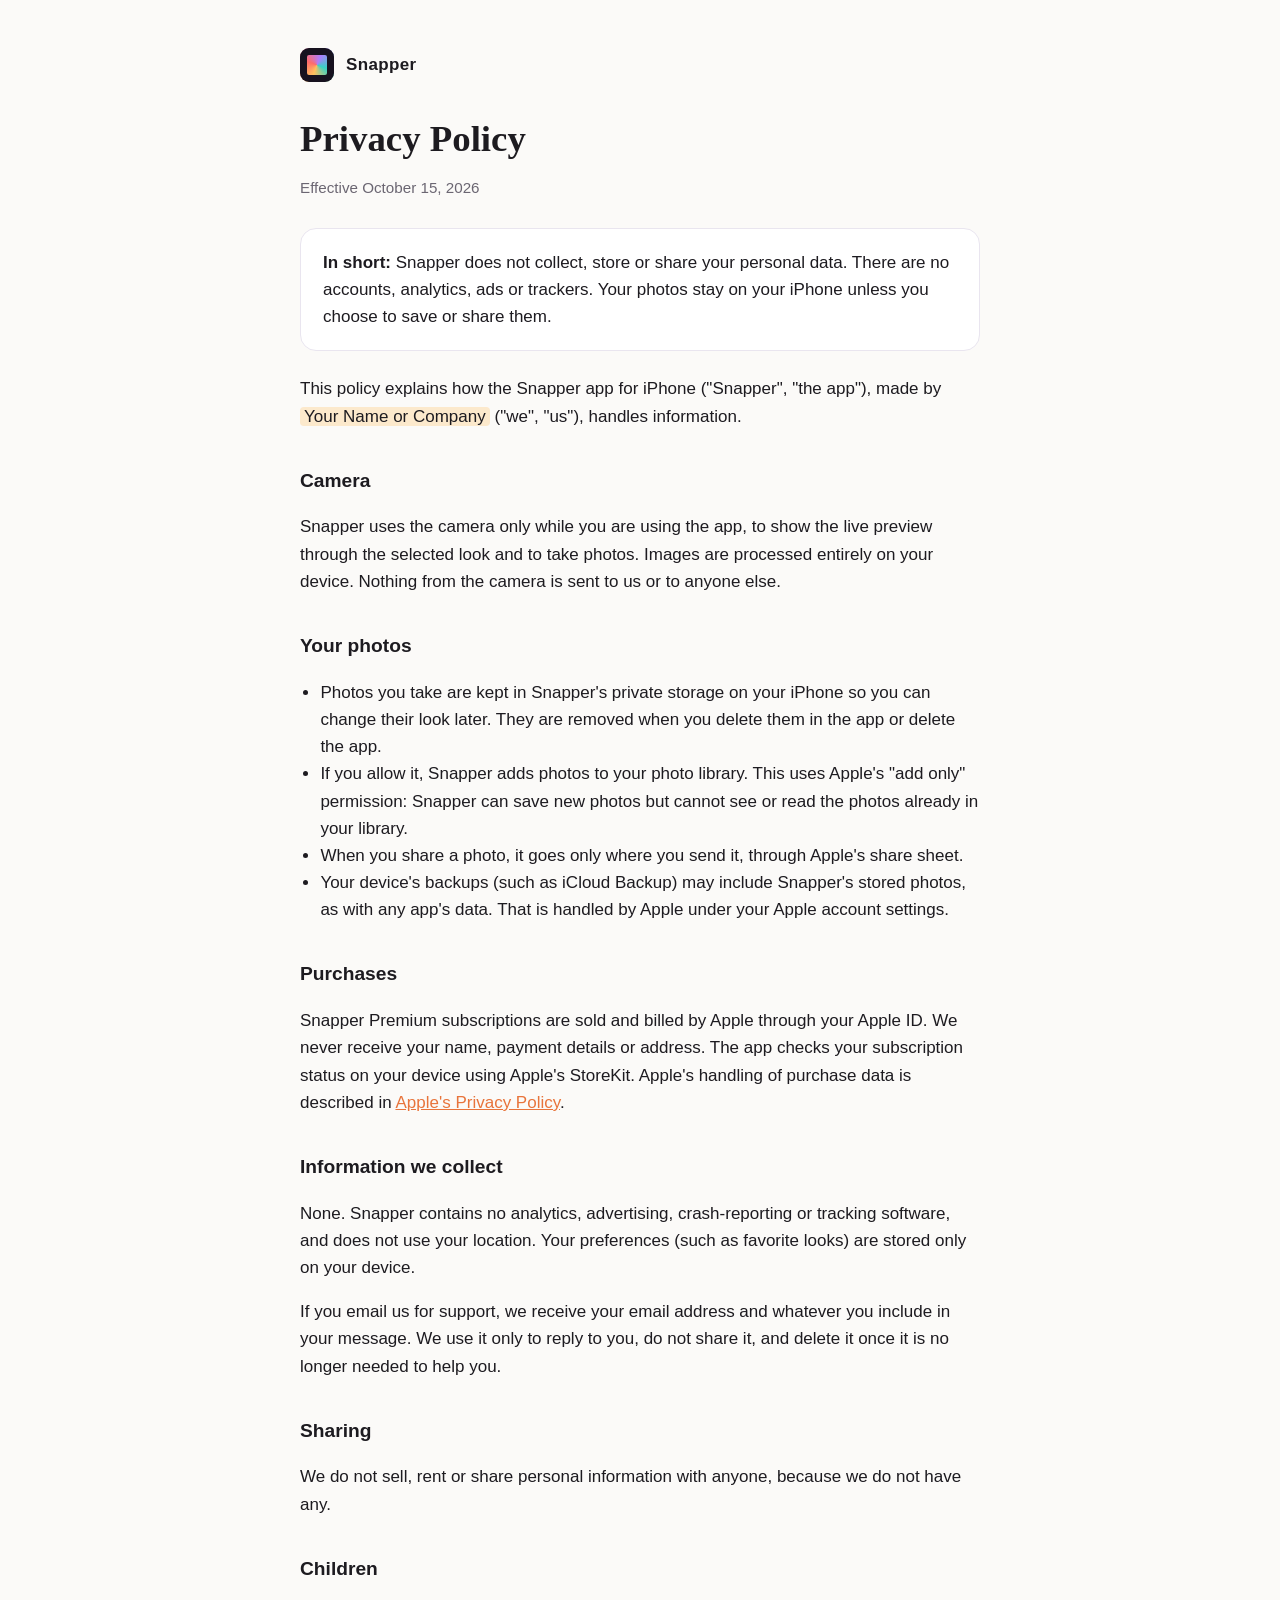
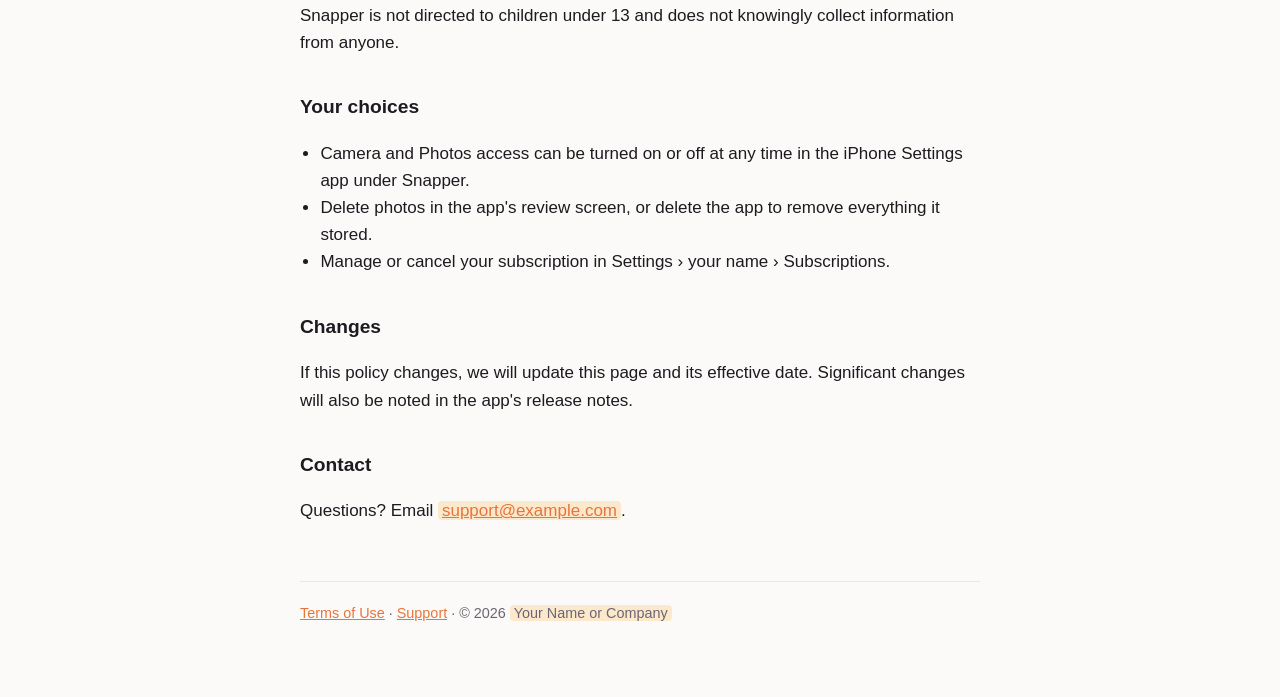
==== docs/privacy.html @ 75f2b815 "Stage 5: onboarding, settings, favorites, look picker and legal pages - Onboarding: a live before/af" ====
<!doctype html>
<html lang="en">
<head>
  <meta charset="utf-8">
  <meta name="viewport" content="width=device-width, initial-scale=1">
  <title>Privacy Policy — Snapper</title>
  <link rel="stylesheet" href="style.css">
</head>
<body>
<main>
  <header class="site"><span class="mark" aria-hidden="true"></span><a href="./">Snapper</a></header>
  <h1>Privacy Policy</h1>
  <p class="updated">Effective October 15, 2026</p>

  <div class="card">
    <strong>In short:</strong> Snapper does not collect, store or share your personal data. There are no accounts, analytics, ads or trackers. Your photos stay on your iPhone unless you choose to save or share them.
  </div>

  <p>This policy explains how the Snapper app for iPhone ("Snapper", "the app"), made by <span class="placeholder">Your Name or Company</span> ("we", "us"), handles information.</p>

  <h2>Camera</h2>
  <p>Snapper uses the camera only while you are using the app, to show the live preview through the selected look and to take photos. Images are processed entirely on your device. Nothing from the camera is sent to us or to anyone else.</p>

  <h2>Your photos</h2>
  <ul>
    <li>Photos you take are kept in Snapper's private storage on your iPhone so you can change their look later. They are removed when you delete them in the app or delete the app.</li>
    <li>If you allow it, Snapper adds photos to your photo library. This uses Apple's "add only" permission: Snapper can save new photos but cannot see or read the photos already in your library.</li>
    <li>When you share a photo, it goes only where you send it, through Apple's share sheet.</li>
    <li>Your device's backups (such as iCloud Backup) may include Snapper's stored photos, as with any app's data. That is handled by Apple under your Apple account settings.</li>
  </ul>

  <h2>Purchases</h2>
  <p>Snapper Premium subscriptions are sold and billed by Apple through your Apple ID. We never receive your name, payment details or address. The app checks your subscription status on your device using Apple's StoreKit. Apple's handling of purchase data is described in <a href="https://www.apple.com/legal/privacy/">Apple's Privacy Policy</a>.</p>

  <h2>Information we collect</h2>
  <p>None. Snapper contains no analytics, advertising, crash-reporting or tracking software, and does not use your location. Your preferences (such as favorite looks) are stored only on your device.</p>
  <p>If you email us for support, we receive your email address and whatever you include in your message. We use it only to reply to you, do not share it, and delete it once it is no longer needed to help you.</p>

  <h2>Sharing</h2>
  <p>We do not sell, rent or share personal information with anyone, because we do not have any.</p>

  <h2>Children</h2>
  <p>Snapper is not directed to children under 13 and does not knowingly collect information from anyone.</p>

  <h2>Your choices</h2>
  <ul>
    <li>Camera and Photos access can be turned on or off at any time in the iPhone Settings app under Snapper.</li>
    <li>Delete photos in the app's review screen, or delete the app to remove everything it stored.</li>
    <li>Manage or cancel your subscription in Settings &rsaquo; your name &rsaquo; Subscriptions.</li>
  </ul>

  <h2>Changes</h2>
  <p>If this policy changes, we will update this page and its effective date. Significant changes will also be noted in the app's release notes.</p>

  <h2>Contact</h2>
  <p>Questions? Email <a href="mailto:support@example.com"><span class="placeholder">support@example.com</span></a>.</p>

  <footer><a href="terms.html">Terms of Use</a> · <a href="support.html">Support</a> · © 2026 <span class="placeholder">Your Name or Company</span></footer>
</main>
</body>
</html>
---- docs/style.css ----
:root {
  --bg: #fbfaf8;
  --text: #1d1b20;
  --muted: #6b6672;
  --card: #ffffff;
  --border: #e9e5ef;
  --accent: #e8743b;
  --accent-2: #ffb547;
}
@media (prefers-color-scheme: dark) {
  :root {
    --bg: #111014;
    --text: #f2eff6;
    --muted: #a39dab;
    --card: #1a181f;
    --border: #2b2832;
    --accent: #ff9a5c;
    --accent-2: #ffc15e;
  }
}
* { box-sizing: border-box; }
html { -webkit-text-size-adjust: 100%; }
body {
  margin: 0;
  background: var(--bg);
  color: var(--text);
  font: 17px/1.6 -apple-system, BlinkMacSystemFont, "SF Pro Text", "Segoe UI", Roboto, Helvetica, Arial, sans-serif;
}
main { max-width: 720px; margin: 0 auto; padding: 48px 20px 72px; }
header.site { display: flex; align-items: center; gap: 12px; margin-bottom: 36px; }
header.site a { color: inherit; text-decoration: none; font-weight: 700; letter-spacing: 0.02em; }
.mark {
  width: 34px; height: 34px; border-radius: 9px;
  background: conic-gradient(from 200deg, #ffc15e, #ff6b6b, #b07cff, #37d3c4, #ffc15e);
  box-shadow: inset 0 0 0 7px #17121f;
}
h1 { font-family: "New York", "Iowan Old Style", Georgia, serif; font-weight: 600; font-size: 2.3rem; line-height: 1.15; margin: 0 0 8px; }
h2 { font-size: 1.2rem; margin: 36px 0 8px; }
p, li { color: var(--text); }
.muted, .updated { color: var(--muted); }
.updated { font-size: 0.95rem; margin-bottom: 28px; }
a { color: var(--accent); }
ul { padding-left: 1.2em; }
.card { background: var(--card); border: 1px solid var(--border); border-radius: 16px; padding: 20px 22px; margin: 24px 0; }
.summary li { margin: 6px 0; }
nav.links { display: flex; flex-wrap: wrap; gap: 10px 20px; margin-top: 28px; }
footer { margin-top: 56px; padding-top: 20px; border-top: 1px solid var(--border); color: var(--muted); font-size: 0.9rem; }
.placeholder { background: color-mix(in srgb, var(--accent-2) 25%, transparent); border-radius: 4px; padding: 0 4px; }
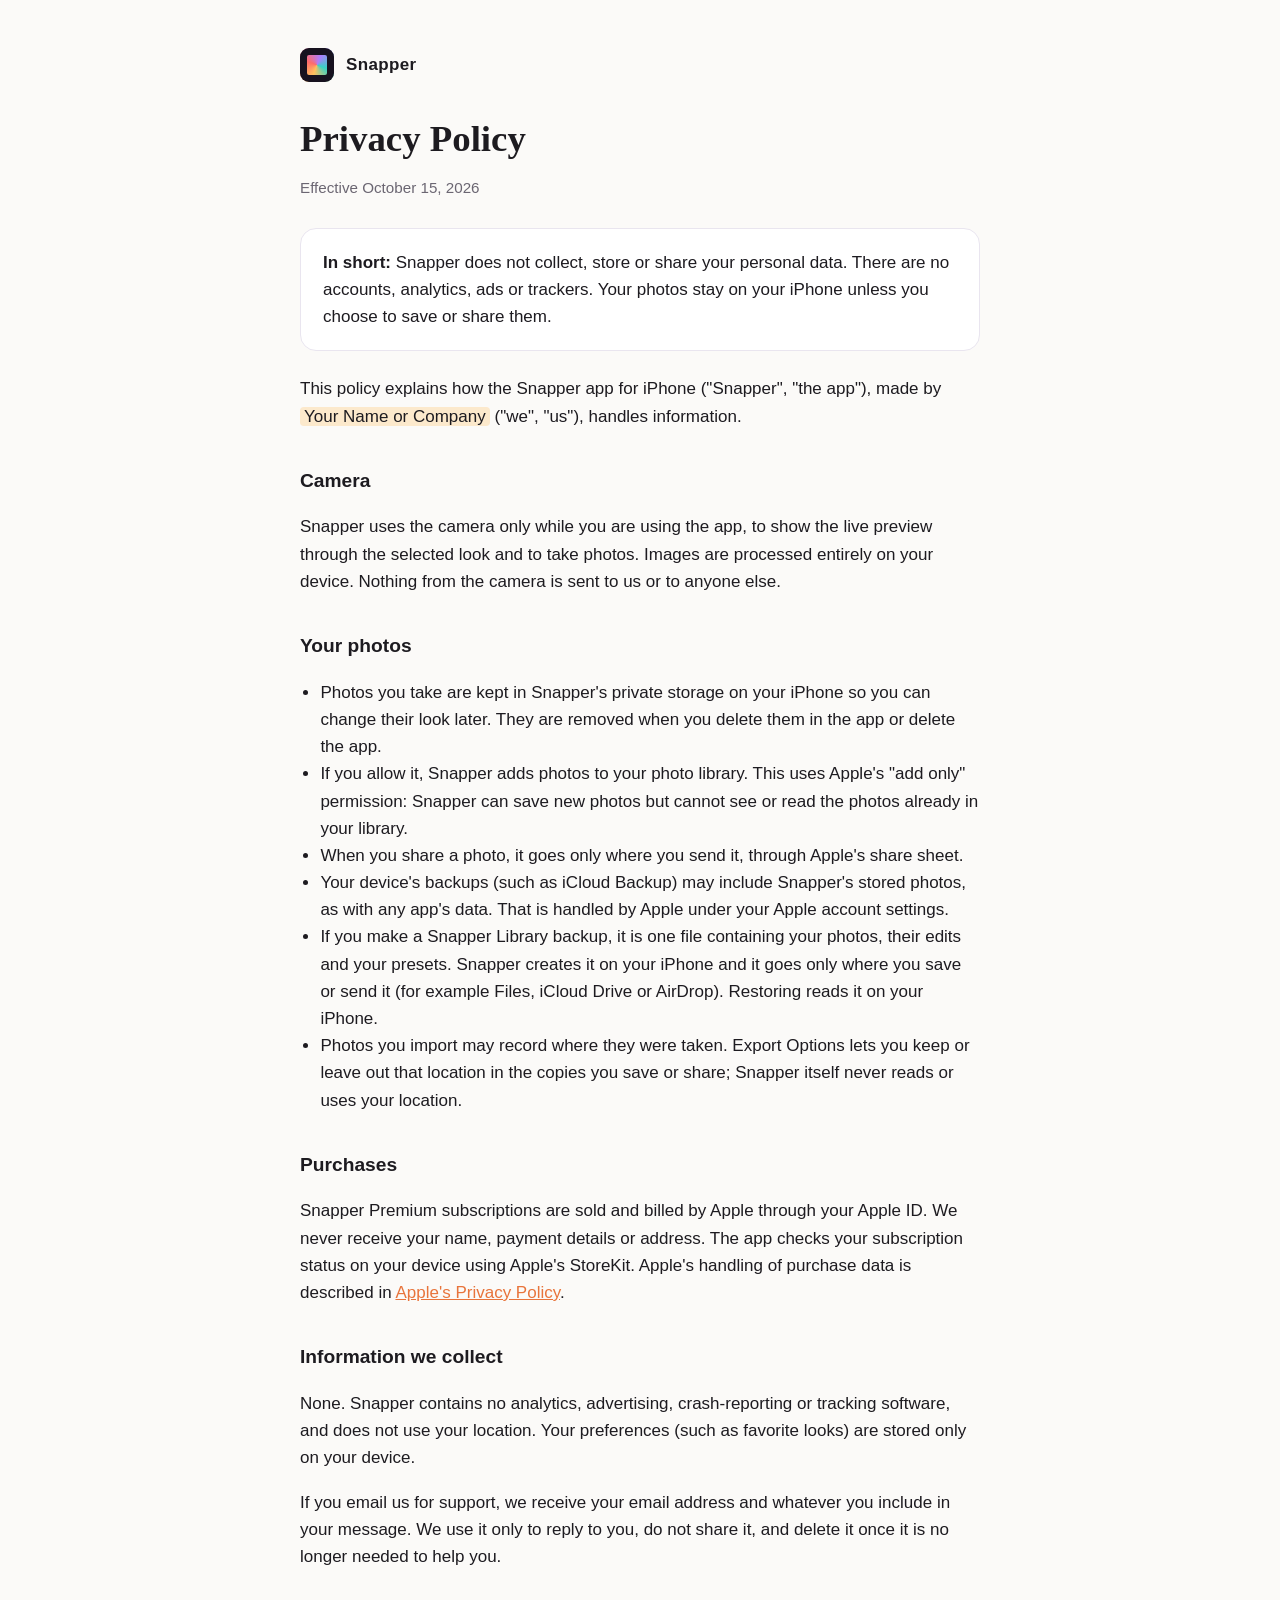
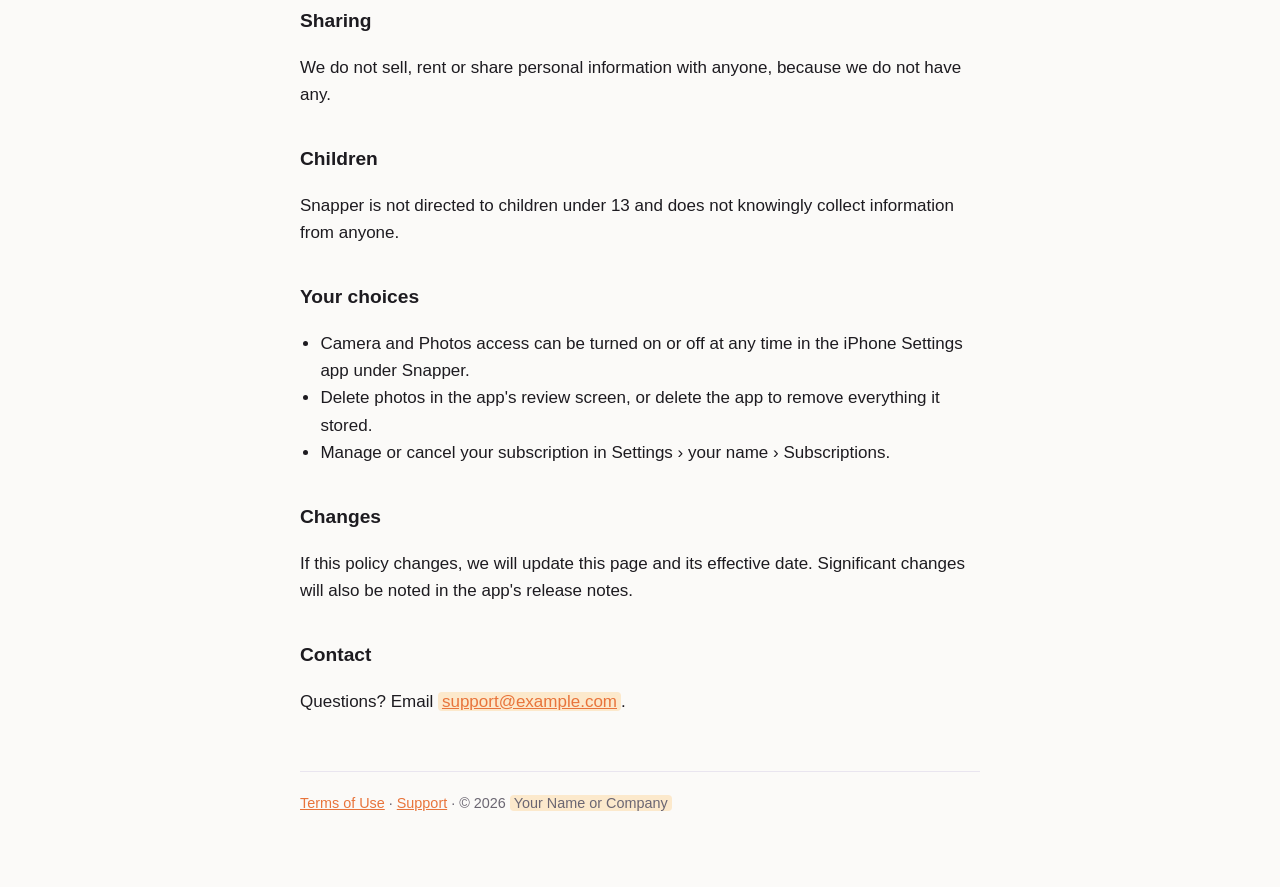
==== commit 5c5c7bc3: "Document the new editing tools in the guide and docs The in-app guide gains topics for curves, split" ====
--- a/docs/privacy.html
+++ b/docs/privacy.html
@@ -27,6 +27,8 @@
     <li>If you allow it, Snapper adds photos to your photo library. This uses Apple's "add only" permission: Snapper can save new photos but cannot see or read the photos already in your library.</li>
     <li>When you share a photo, it goes only where you send it, through Apple's share sheet.</li>
     <li>Your device's backups (such as iCloud Backup) may include Snapper's stored photos, as with any app's data. That is handled by Apple under your Apple account settings.</li>
+    <li>If you make a Snapper Library backup, it is one file containing your photos, their edits and your presets. Snapper creates it on your iPhone and it goes only where you save or send it (for example Files, iCloud Drive or AirDrop). Restoring reads it on your iPhone.</li>
+    <li>Photos you import may record where they were taken. Export Options lets you keep or leave out that location in the copies you save or share; Snapper itself never reads or uses your location.</li>
   </ul>
 
   <h2>Purchases</h2>
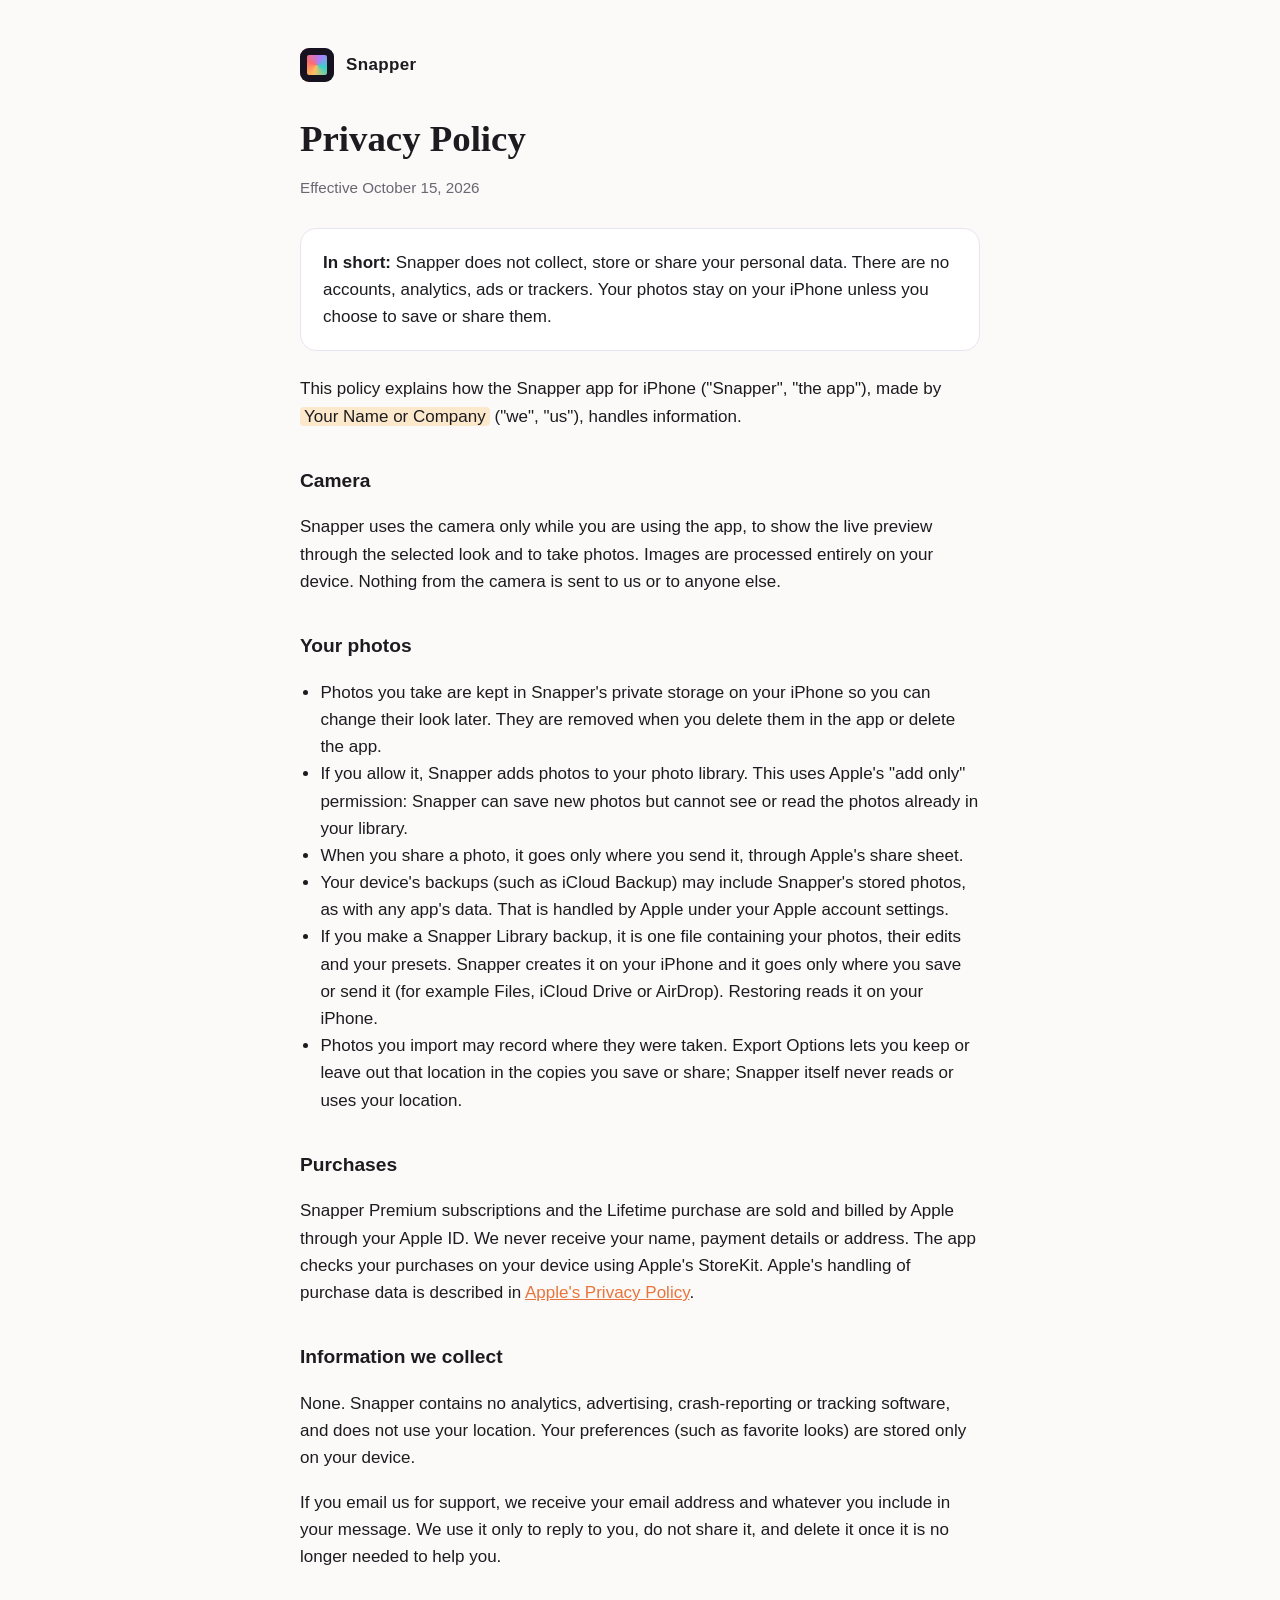
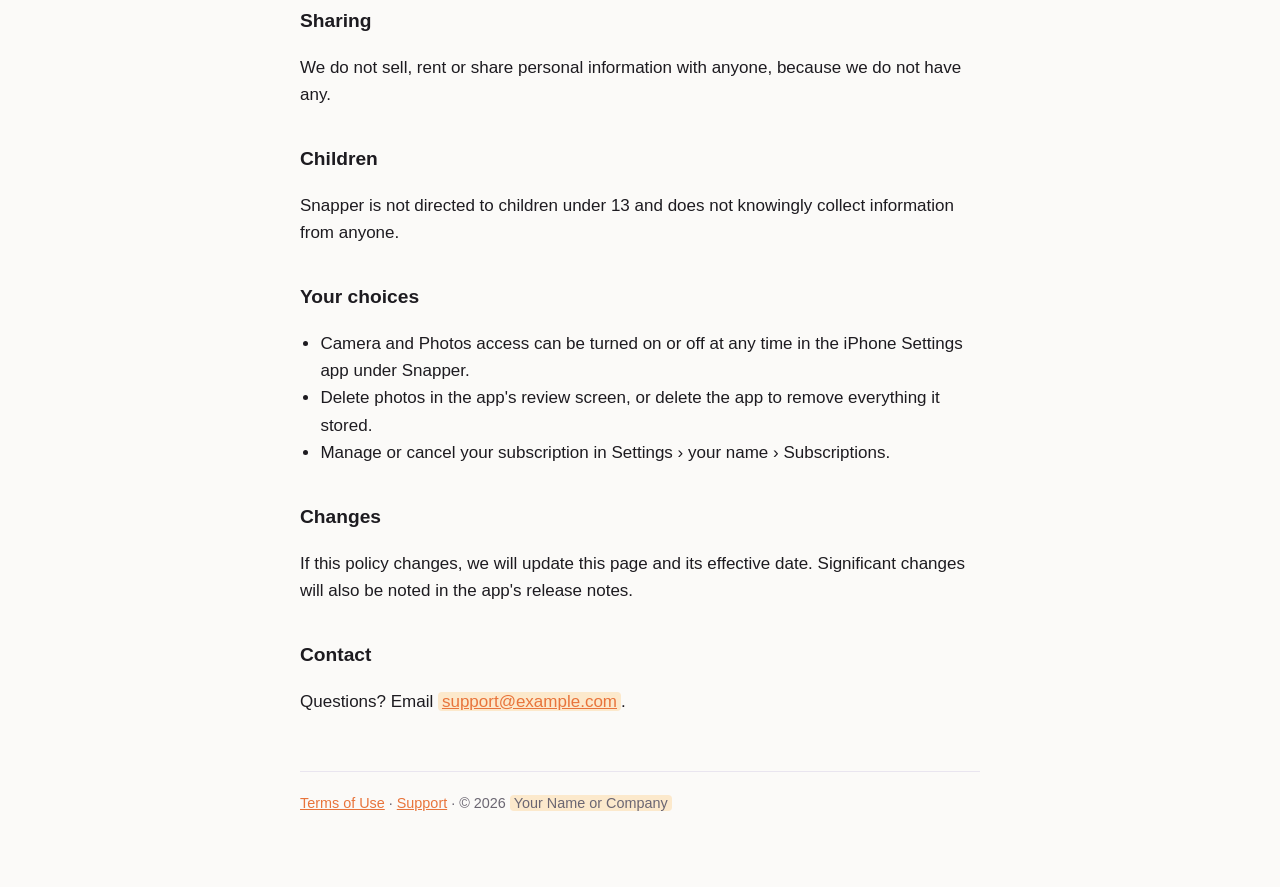
==== commit 678ef420: "Add a lifetime unlock, never lock a photo, and widen the free tier Lifetime: a $39.99 non-consumable" ====
--- a/docs/privacy.html
+++ b/docs/privacy.html
@@ -32,7 +32,7 @@
   </ul>
 
   <h2>Purchases</h2>
-  <p>Snapper Premium subscriptions are sold and billed by Apple through your Apple ID. We never receive your name, payment details or address. The app checks your subscription status on your device using Apple's StoreKit. Apple's handling of purchase data is described in <a href="https://www.apple.com/legal/privacy/">Apple's Privacy Policy</a>.</p>
+  <p>Snapper Premium subscriptions and the Lifetime purchase are sold and billed by Apple through your Apple ID. We never receive your name, payment details or address. The app checks your purchases on your device using Apple's StoreKit. Apple's handling of purchase data is described in <a href="https://www.apple.com/legal/privacy/">Apple's Privacy Policy</a>.</p>
 
   <h2>Information we collect</h2>
   <p>None. Snapper contains no analytics, advertising, crash-reporting or tracking software, and does not use your location. Your preferences (such as favorite looks) are stored only on your device.</p>
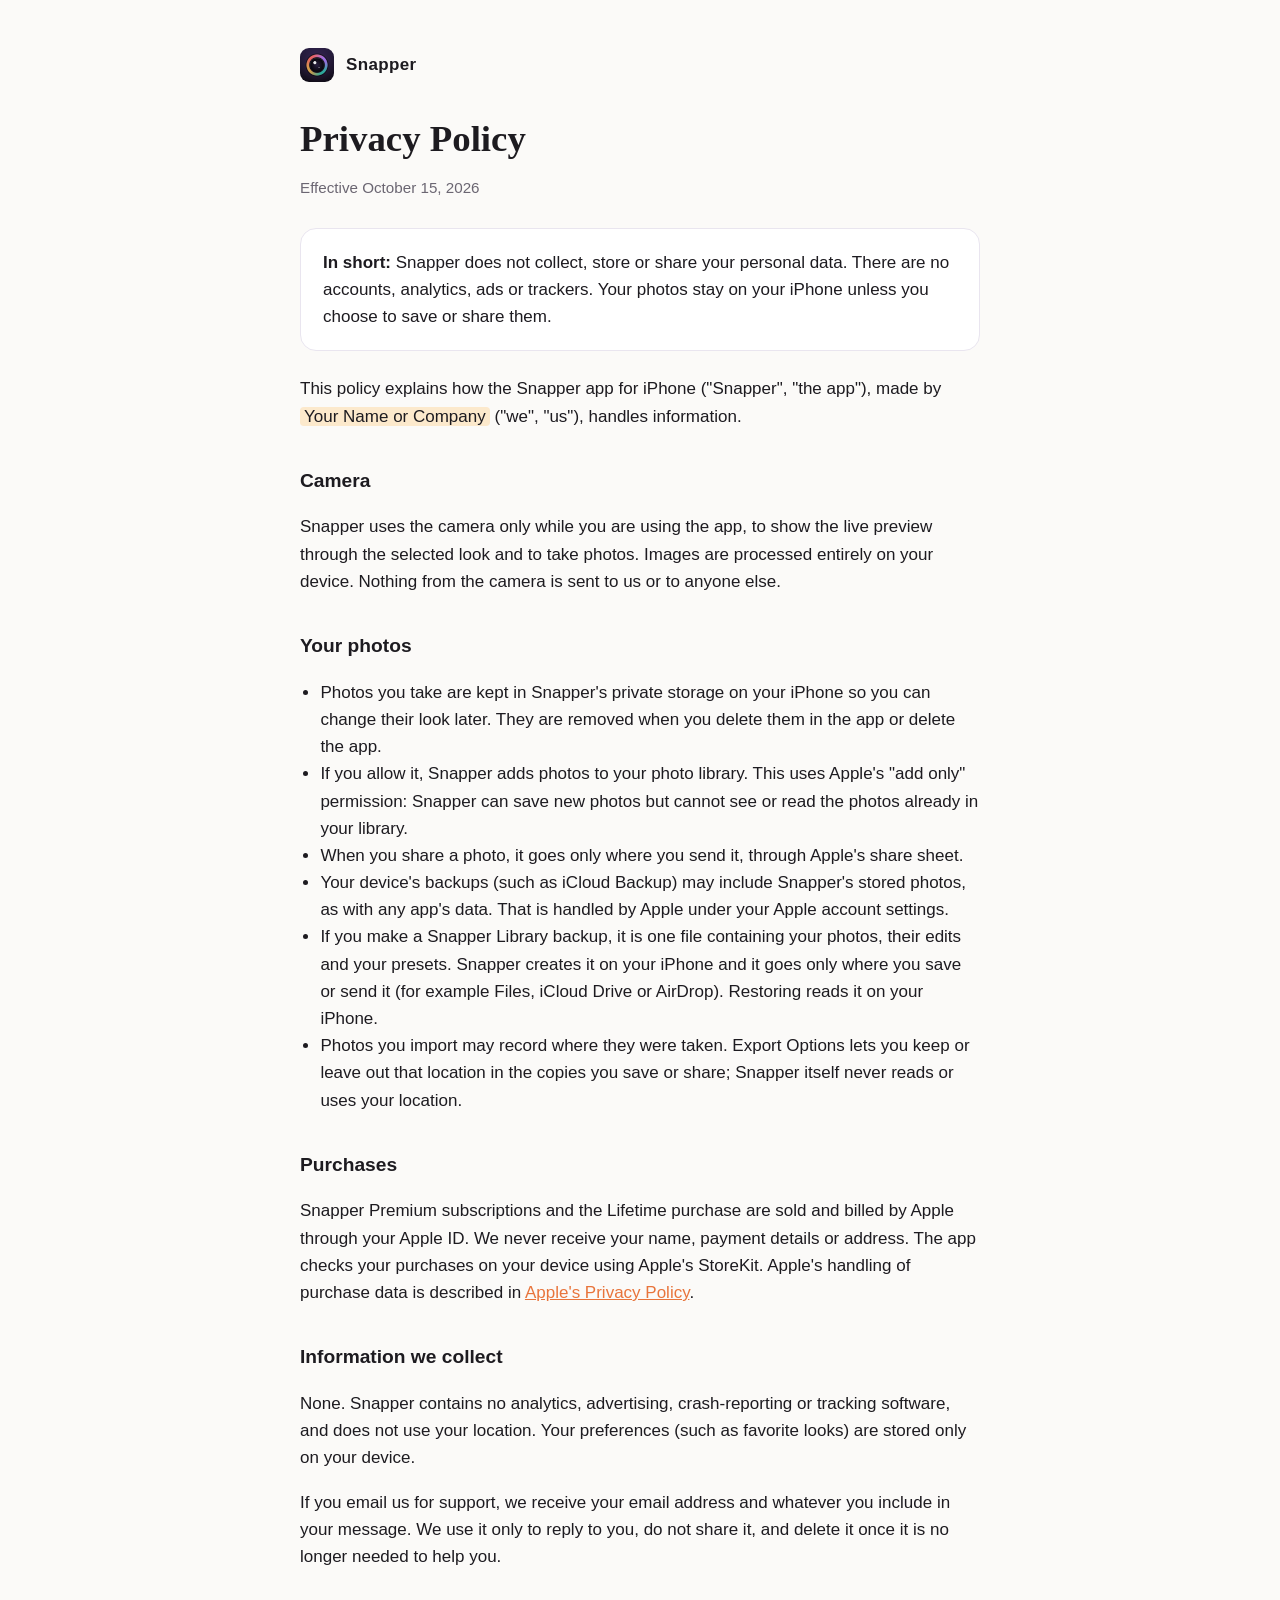
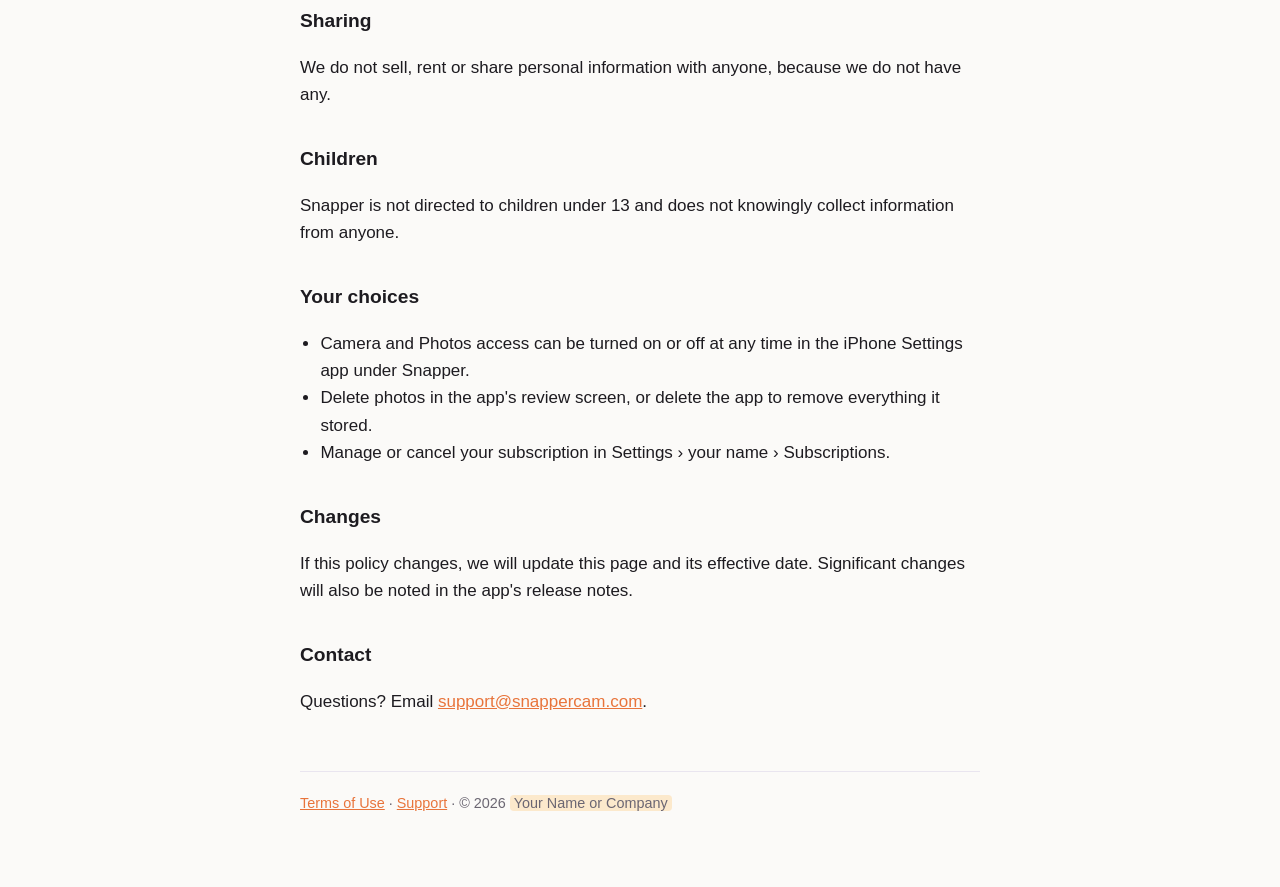
==== commit 271eae81: "Use snappercam.com and support@snappercam.com The site now serves from snappercam.com (GitHub Pages " ====
--- a/docs/privacy.html
+++ b/docs/privacy.html
@@ -55,7 +55,7 @@
   <p>If this policy changes, we will update this page and its effective date. Significant changes will also be noted in the app's release notes.</p>
 
   <h2>Contact</h2>
-  <p>Questions? Email <a href="mailto:support@example.com"><span class="placeholder">support@example.com</span></a>.</p>
+  <p>Questions? Email <a href="mailto:support@snappercam.com">support@snappercam.com</a>.</p>
 
   <footer><a href="terms.html">Terms of Use</a> · <a href="support.html">Support</a> · © 2026 <span class="placeholder">Your Name or Company</span></footer>
 </main>
--- a/docs/style.css
+++ b/docs/style.css
@@ -29,11 +29,7 @@
 main { max-width: 720px; margin: 0 auto; padding: 48px 20px 72px; }
 header.site { display: flex; align-items: center; gap: 12px; margin-bottom: 36px; }
 header.site a { color: inherit; text-decoration: none; font-weight: 700; letter-spacing: 0.02em; }
-.mark {
-  width: 34px; height: 34px; border-radius: 9px;
-  background: conic-gradient(from 200deg, #ffc15e, #ff6b6b, #b07cff, #37d3c4, #ffc15e);
-  box-shadow: inset 0 0 0 7px #17121f;
-}
+.mark { width: 34px; height: 34px; border-radius: 9px; background: url("assets/icon-64.png") center / cover; }
 h1 { font-family: "New York", "Iowan Old Style", Georgia, serif; font-weight: 600; font-size: 2.3rem; line-height: 1.15; margin: 0 0 8px; }
 h2 { font-size: 1.2rem; margin: 36px 0 8px; }
 p, li { color: var(--text); }
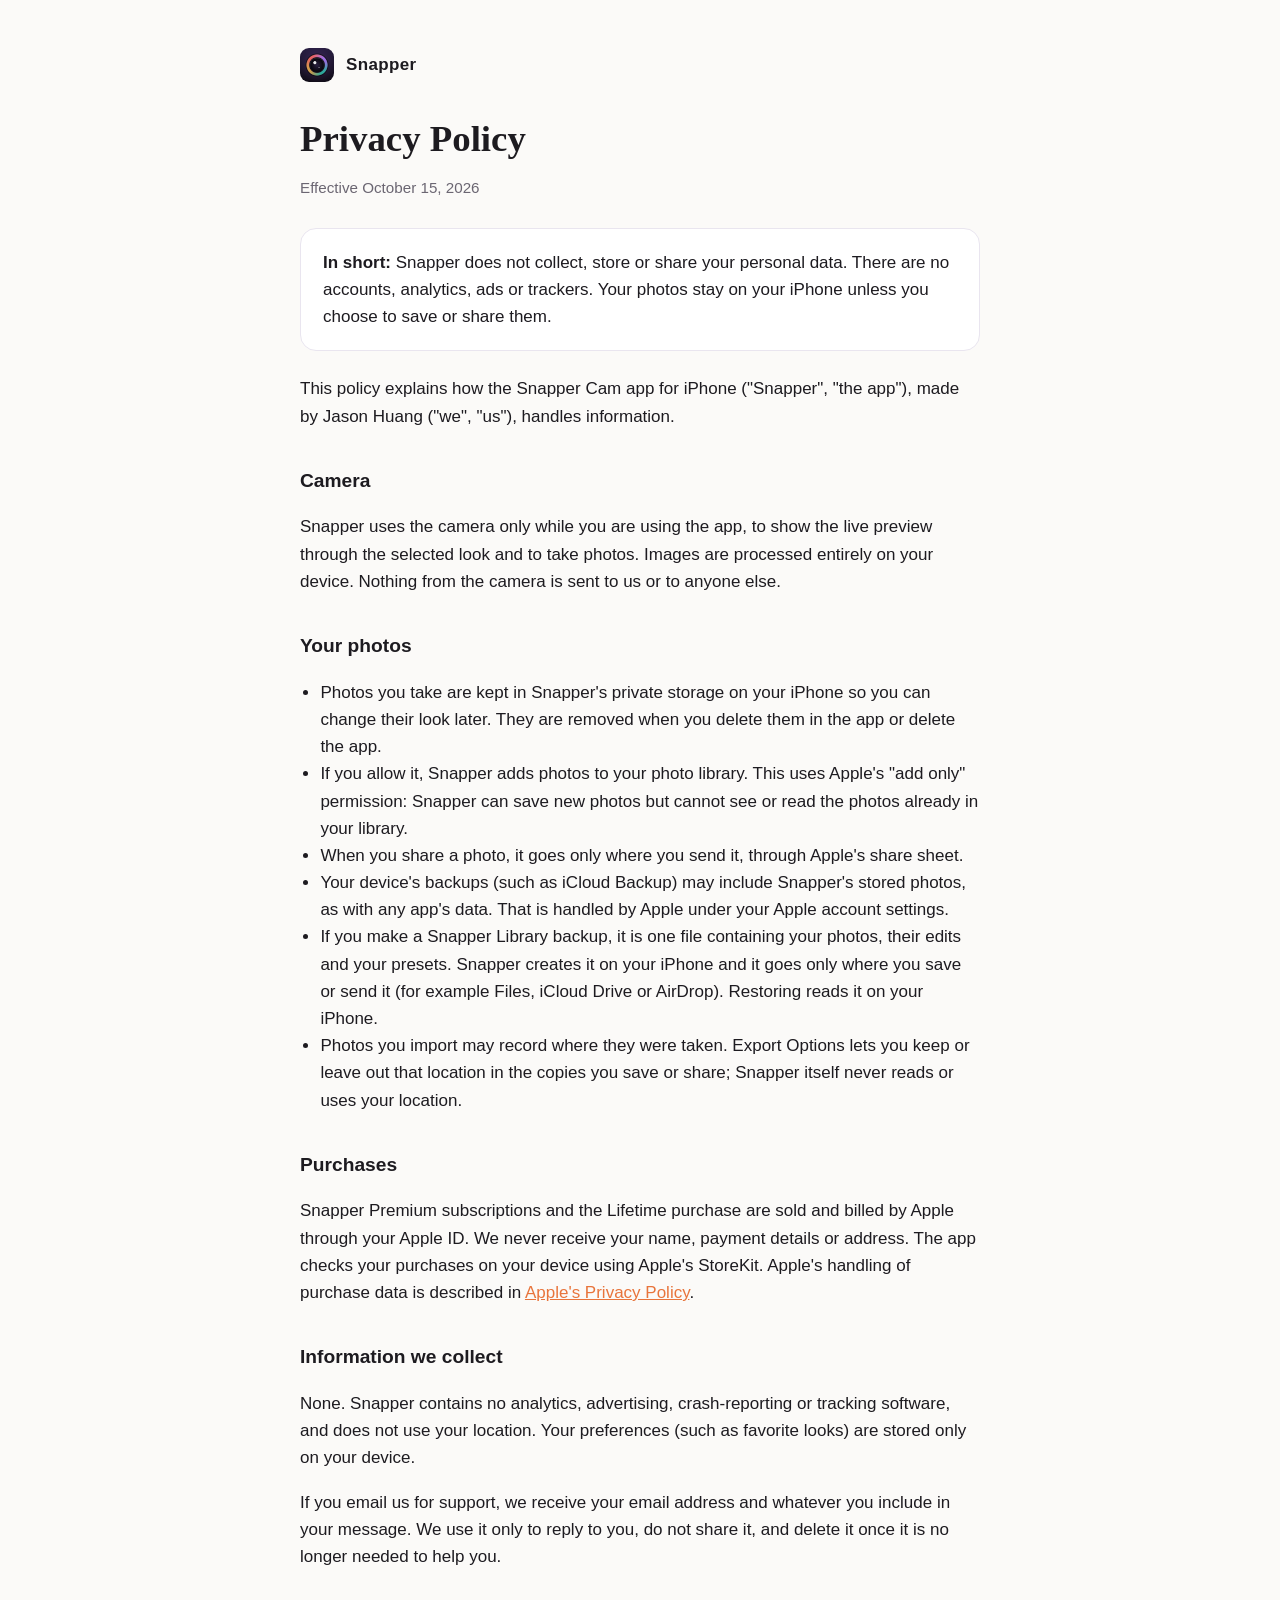
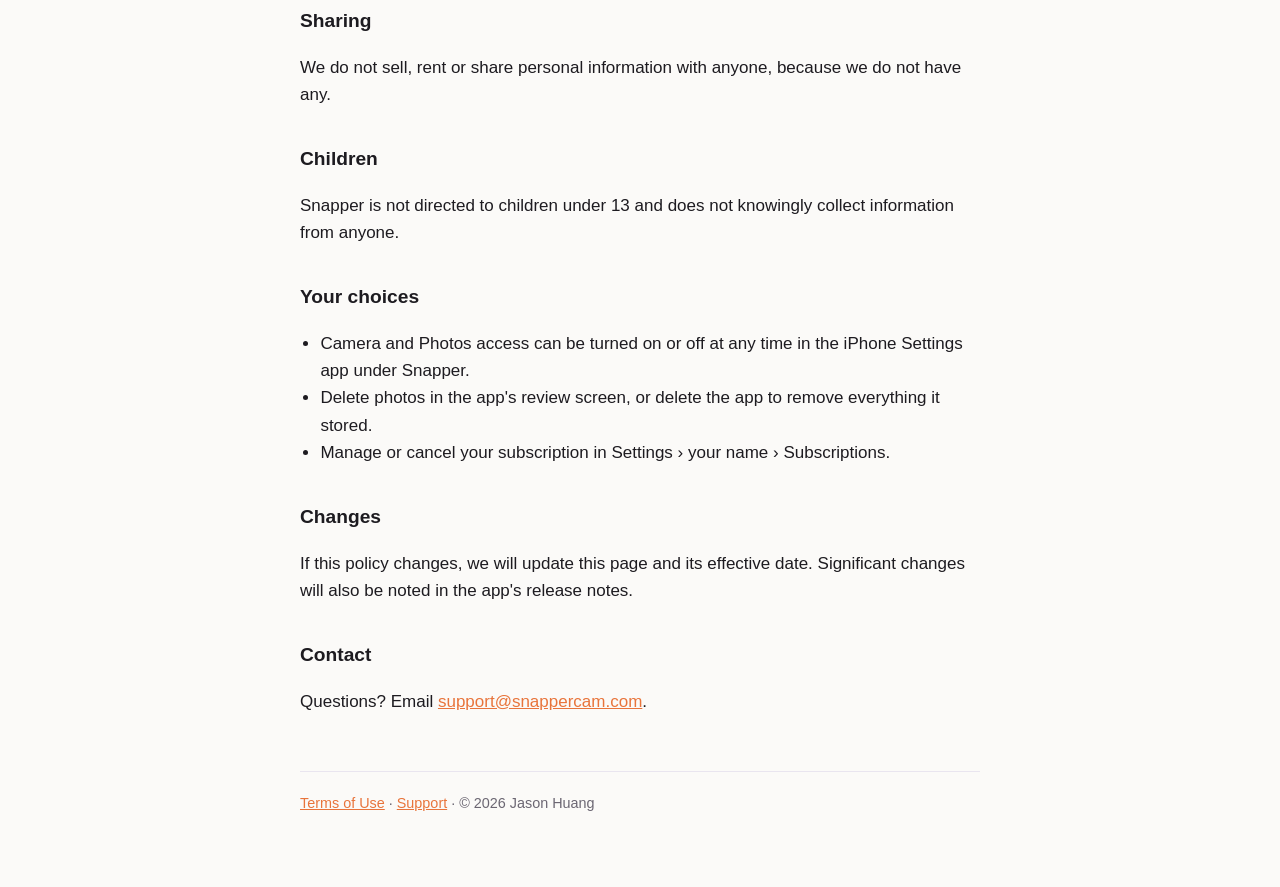
==== commit e700cec9: "Fill in the developer, governing law and App Store ID - The app and the site name Jason Huang as the" ====
--- a/docs/privacy.html
+++ b/docs/privacy.html
@@ -16,7 +16,7 @@
     <strong>In short:</strong> Snapper does not collect, store or share your personal data. There are no accounts, analytics, ads or trackers. Your photos stay on your iPhone unless you choose to save or share them.
   </div>
 
-  <p>This policy explains how the Snapper app for iPhone ("Snapper", "the app"), made by <span class="placeholder">Your Name or Company</span> ("we", "us"), handles information.</p>
+  <p>This policy explains how the Snapper Cam app for iPhone ("Snapper", "the app"), made by Jason Huang ("we", "us"), handles information.</p>
 
   <h2>Camera</h2>
   <p>Snapper uses the camera only while you are using the app, to show the live preview through the selected look and to take photos. Images are processed entirely on your device. Nothing from the camera is sent to us or to anyone else.</p>
@@ -57,7 +57,7 @@
   <h2>Contact</h2>
   <p>Questions? Email <a href="mailto:support@snappercam.com">support@snappercam.com</a>.</p>
 
-  <footer><a href="terms.html">Terms of Use</a> · <a href="support.html">Support</a> · © 2026 <span class="placeholder">Your Name or Company</span></footer>
+  <footer><a href="terms.html">Terms of Use</a> · <a href="support.html">Support</a> · © 2026 Jason Huang</footer>
 </main>
 </body>
 </html>
